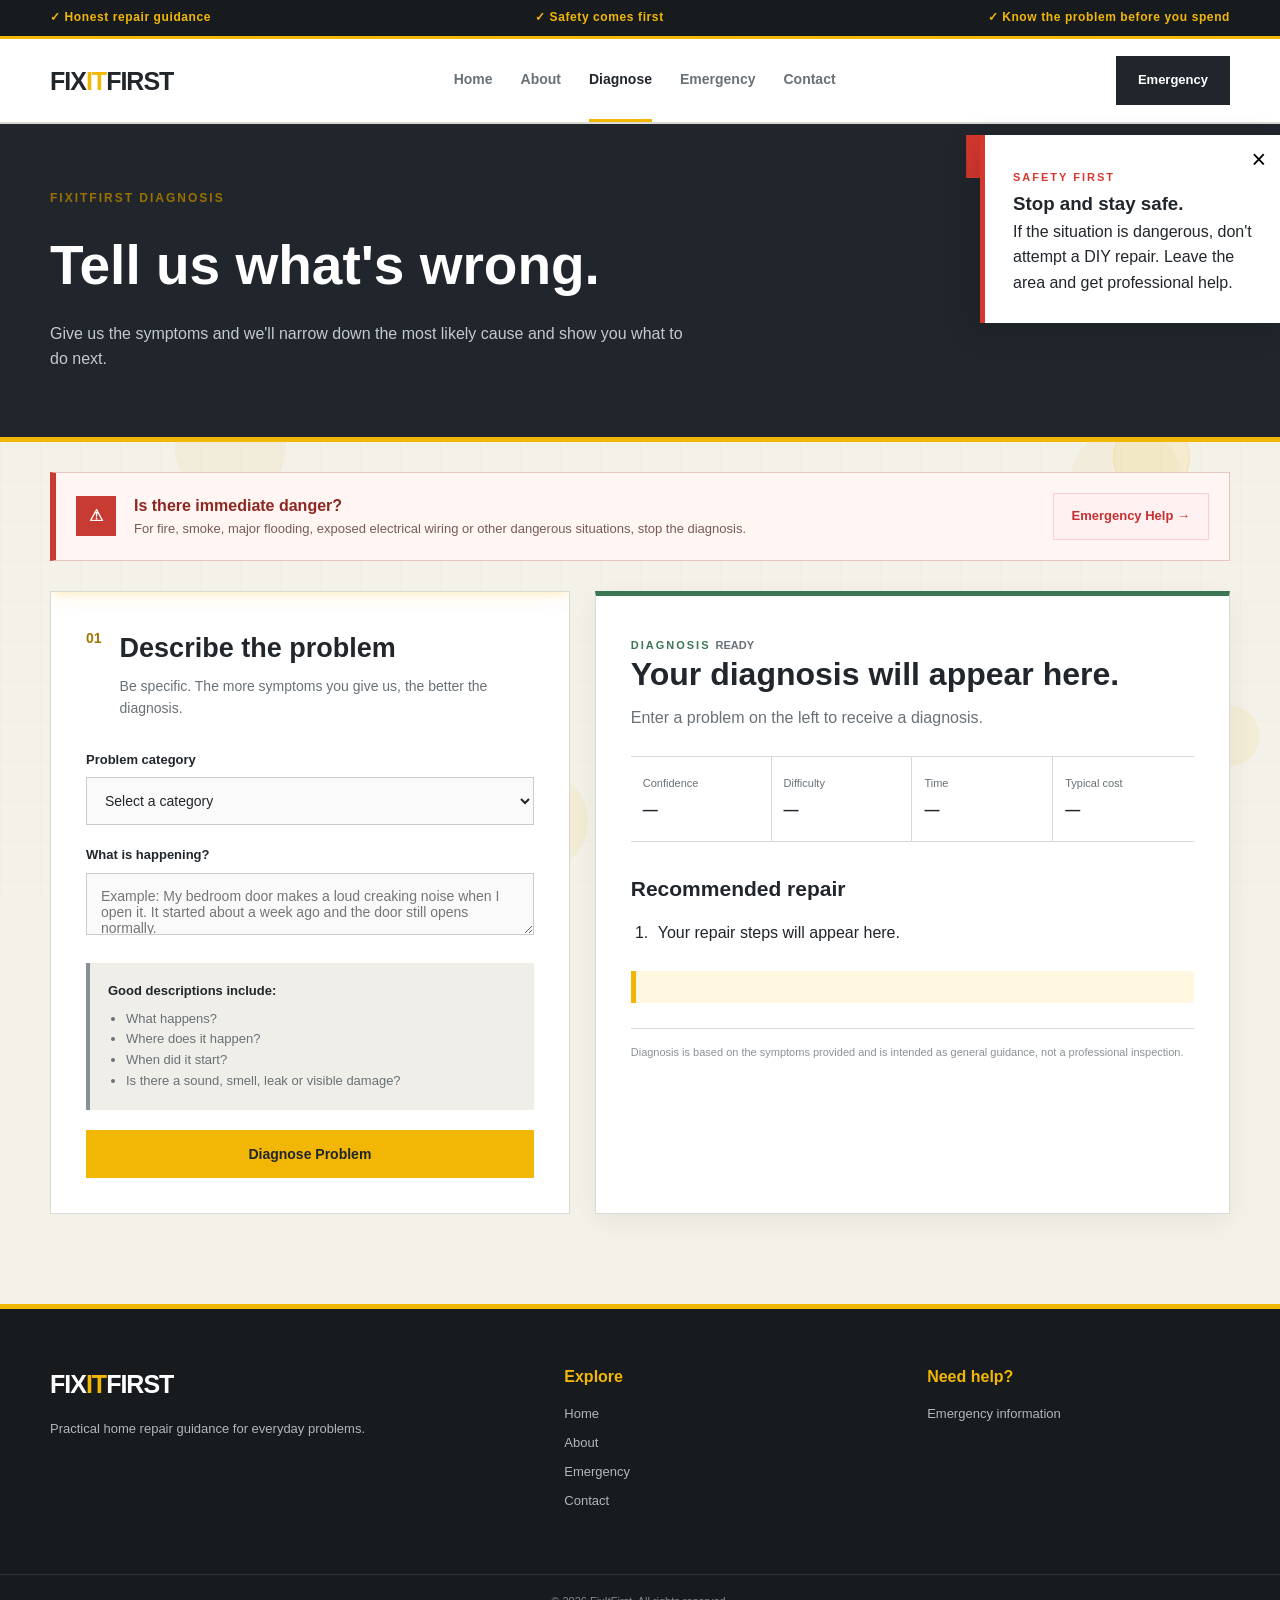
==== Diagnosis.html @ e2e4d922 "Add files via upload" ====
<!DOCTYPE html>
<html lang="en">

<head>

    <meta charset="UTF-8">
    <meta name="viewport" content="width=device-width, initial-scale=1.0">

    <title>FixItFirst | Diagnose a Problem</title>

    <link rel="stylesheet" href="style.css">
    <script src="script.js" defer></script>

</head>


<body class="diagnosis-page">



<header class="site-header">

    <div class="top-strip">

        <div class="container top-strip-inner">

            <span>✓ Honest repair guidance</span>
            <span>✓ Safety comes first</span>
            <span>✓ Know the problem before you spend</span>

        </div>

    </div>


    <nav class="navbar container">

        <a href="index.html" class="logo">
            FIX<span>IT</span>FIRST
        </a>


        <div class="nav-links">

            <a href="index.html">
                Home
            </a>

            <a href="about.html">
                About
            </a>

            <a href="diagnosis.html" class="active">
                Diagnose
            </a>

            <a href="emergency.html">
                Emergency
            </a>

            <a href="contact.html">
                Contact
            </a>

        </div>


        <a href="emergency.html" class="nav-button emergency-nav">
            Emergency
        </a>

    </nav>

</header>


<main>


<section class="diagnosis-header">

    <div class="container">

        <p class="section-label">
            FIXITFIRST DIAGNOSIS
        </p>

        <h1>
            Tell us what's wrong.
        </h1>

        <p>
            Give us the symptoms and we'll narrow down the most
            likely cause and show you what to do next.
        </p>

    </div>

</section>


<!-- EMERGENCY NOTICE -->

<section class="container">

    <div class="emergency-alert">

        <div class="emergency-alert-icon">
            ⚠
        </div>

        <div>

            <strong>
                Is there immediate danger?
            </strong>

            <p>
                For fire, smoke, major flooding, exposed electrical
                wiring or other dangerous situations, stop the diagnosis.
            </p>

        </div>

        <a
            href="emergency.html"
            class="emergency-button">

            Emergency Help →

        </a>

    </div>

</section>


<!-- DIAGNOSIS FORM -->

<section class="diagnosis-layout container">


    <div class="diagnosis-form-panel">

        <div class="form-heading">

            <span class="form-number">
                01
            </span>

            <div>

                <h2>
                    Describe the problem
                </h2>

                <p>
                    Be specific. The more symptoms you give us,
                    the better the diagnosis.
                </p>

            </div>

        </div>


        <form id="diagnosisForm">


            <label for="category">
                Problem category
            </label>


            <select id="category" required>

                <option value="">
                    Select a category
                </option>

                <option value="doors">
                    Doors & Windows
                </option>

                <option value="plumbing">
                    Plumbing
                </option>

                <option value="electrical">
                    Electrical
                </option>

                <option value="appliance">
                    Appliances
                </option>

                <option value="home">
                    Home / Building
                </option>

            </select>


            <label for="problem">
                What is happening?
            </label>


            <textarea
                id="problem"
                required
                placeholder="Example: My bedroom door makes a loud creaking noise when I open it. It started about a week ago and the door still opens normally."></textarea>


            <div class="example-box">

                <strong>
                    Good descriptions include:
                </strong>

                <ul>

                    <li>
                        What happens?
                    </li>

                    <li>
                        Where does it happen?
                    </li>

                    <li>
                        When did it start?
                    </li>

                    <li>
                        Is there a sound, smell, leak or visible damage?
                    </li>

                </ul>

            </div>


            <button
                type="submit"
                class="diagnose-button">

                Diagnose Problem

            </button>

        </form>

    </div>


    <!-- RESULT -->

    <div
        id="diagnosisResult"
        class="result-panel">


        <div class="result-top">

            <span class="result-label">
                DIAGNOSIS
            </span>

            <span
                id="resultStatus"
                class="result-status">

                READY

            </span>

        </div>


        <h2 id="resultTitle">
            Your diagnosis will appear here.
        </h2>


        <p id="resultDescription">
            Enter a problem on the left to receive a diagnosis.
        </p>


        <div class="diagnosis-stats">


            <div>
                <span>Confidence</span>
                <strong id="confidence">—</strong>
            </div>


            <div>
                <span>Difficulty</span>
                <strong id="difficulty">—</strong>
            </div>


            <div>
                <span>Time</span>
                <strong id="repairTime">—</strong>
            </div>


            <div>
                <span>Typical cost</span>
                <strong id="cost">—</strong>
            </div>


        </div>


        <div class="repair-section">

            <h3>
                Recommended repair
            </h3>

            <ol id="fixSteps">

                <li>
                    Your repair steps will appear here.
                </li>

            </ol>

        </div>


        <div
            id="safetyWarning"
            class="result-safety">

        </div>


        <div class="result-disclaimer">

            Diagnosis is based on the symptoms provided and is
            intended as general guidance, not a professional inspection.

        </div>


    </div>

</section>


</main>


<footer>

    <div class="container footer-grid">

        <div>

            <div class="logo footer-logo">
                FIX<span>IT</span>FIRST
            </div>

            <p>
                Practical home repair guidance for everyday problems.
            </p>

        </div>


        <div>

            <h4>Explore</h4>

            <a href="index.html">Home</a>
            <a href="about.html">About</a>
            <a href="emergency.html">Emergency</a>
            <a href="contact.html">Contact</a>

        </div>


        <div>

            <h4>Need help?</h4>

            <a href="emergency.html">
                Emergency information
            </a>

        </div>

    </div>


    <div class="footer-bottom">
        © 2026 FixItFirst. All rights reserved.
    </div>

</footer>
<div class="emergency-tab" id="emergencyTab">
    <button class="emergency-tab-button" onclick="toggleEmergency()">
        <span>🚨</span>
        <span>EMERGENCY</span>
    </button>

    <div class="emergencyncontent">
        <button class="emergency-close" onclick="toggleEmergency()">×</button>

        <span class="emergency-small">SAFETY FIRST</span>

        <h3>Stop and stay safe.</h3>

        <p>
            If the situation is dangerous, don't attempt a DIY repair.
            Leave the area and get professional help.
        </p>
    </div>
</div>


</body>
</html>
---- style.css ----
/* =========================================================
   FIXITFIRST — HANDY TOOL / WORKSHOP THEME
========================================================= */

* {
    margin: 0;
    padding: 0;
    box-sizing: border-box;
}

:root {
    --navy: #20262b;
    --navy-light: #30383e;
    --orange: #f2b705;
    --orange-dark: #d99600;
    --cream: #f4f1e8;
    --white: #ffffff;
    --gray: #687177;
    --light-gray: #d9d9d5;
    --green: #3d7655;
    --red: #c83b32;
    --border: #d9d9d5;
    --dark: #20262b;
    --muted: #687177;
    --steel: #879097;
    --steel-dark: #4d565c;
    --workshop-black: #171b1e;
    --wood: #b8793c;
}


/* =========================================================
   BASE
========================================================= */

html {
    scroll-behavior: smooth;
}

body {
    font-family: Arial, Helvetica, sans-serif;
    color: var(--navy);
    background: var(--cream);
    line-height: 1.6;
    position: relative;
    overflow-x: hidden;
}

img {
    max-width: 100%;
    display: block;
}

a {
    text-decoration: none;
    color: inherit;
}

button,
input,
textarea,
select {
    font-family: inherit;
}

.container {
    width: min(1180px, calc(100% - 40px));
    margin: auto;
}


/* =========================================================
   TOP STRIP — TOOLBOX BLACK
========================================================= */

.top-strip {
    background: var(--workshop-black);
    color: var(--orange);
    font-size: 12px;
    font-weight: 800;
    letter-spacing: .6px;
    border-bottom: 3px solid var(--orange);
}

.top-strip-inner {
    min-height: 36px;
    display: flex;
    align-items: center;
    justify-content: space-between;
    gap: 20px;
}


/* =========================================================
   NAVIGATION
========================================================= */

.site-header {
    background: var(--white);
    border-bottom: 2px solid var(--light-gray);
}

.navbar {
    min-height: 78px;
    display: flex;
    align-items: center;
    justify-content: space-between;
    gap: 30px;
}

.logo {
    font-size: 25px;
    font-weight: 900;
    letter-spacing: -1px;
    color: var(--navy);
    white-space: nowrap;
}

.logo span {
    color: var(--orange);
}

.nav-links {
    display: flex;
    align-items: center;
    gap: 28px;
}

.nav-links a {
    font-size: 14px;
    font-weight: 800;
    color: var(--gray);
    padding: 29px 0;
    border-bottom: 3px solid transparent;
    transition: .2s;
}

.nav-links a:hover,
.nav-links a.active {
    color: var(--navy);
    border-bottom-color: var(--orange);
}

.nav-button {
    background: var(--navy);
    color: white;
    padding: 12px 20px;
    font-size: 13px;
    font-weight: 900;
    border: 2px solid var(--navy);
    transition: .2s;
}

.nav-button:hover {
    background: var(--orange);
    color: var(--navy);
    border-color: var(--orange);
}


/* =========================================================
   BUTTONS
========================================================= */

.button {
    display: inline-block;
    padding: 15px 23px;
    font-size: 14px;
    font-weight: 900;
    border: 2px solid transparent;
    transition: .2s;
}

.button-orange {
    background: var(--orange);
    color: var(--navy);
    border-color: var(--orange);
}

.button-orange:hover {
    background: var(--orange-dark);
    border-color: var(--orange-dark);
}

.button-outline {
    border-color: var(--navy);
    color: var(--navy);
    background: transparent;
}

.button-outline:hover {
    background: var(--navy);
    color: white;
}


/* =========================================================
   LABELS
========================================================= */

.section-label {
    color: #9a7100;
    font-size: 12px;
    font-weight: 900;
    letter-spacing: 2px;
    margin-bottom: 12px;
}


/* =========================================================
   HERO
========================================================= */

.hero {
    max-width: 1280px;
    width: calc(100% - 40px);
    margin: 55px auto 80px;
    display: grid;
    grid-template-columns: 1.05fr .95fr;
    gap: 70px;
    align-items: center;

    position: relative;
    overflow: visible;
    z-index: 1;
}

.hero-image {
    position: relative;
    height: 570px;
    overflow: hidden;
    background: var(--steel-dark);
    border: 8px solid var(--navy);
    box-shadow:
        12px 12px 0 var(--orange);
}

.hero-image img {
    width: 100%;
    height: 100%;
    border-radius: 0;
    object-fit: cover;
    transition: transform .5s ease;
}

.hero-image:hover img {
    transform: scale(1.02);
}

.hero-badge {
    position: absolute;
    bottom: 25px;
    left: 25px;
    background: var(--orange);
    color: var(--navy);
    padding: 18px 22px;
    min-width: 230px;
    border-left: 6px solid var(--navy);
    margin-bottom: 22.5px;
}

.hero-badge strong {
    display: block;
    font-size: 14px;
}

.hero-badge span {
    display: block;
    font-size: 12px;
    margin-top: 3px;
}

.hero-content {
    position: relative;
}

.hero-content h1 {
    position: relative;
    font-size: clamp(42px, 5vw, 68px);
    line-height: 1.02;
    letter-spacing: -2px;
    margin-bottom: 25px;
}

.hero-content h1 strong {
    display: block;
    color: #b78300;
}

.hero-description {
    max-width: 590px;
    color: var(--gray);
    font-size: 17px;
    margin-bottom: 30px;
}

.hero-buttons {
    display: flex;
    gap: 12px;
    margin-bottom: 40px;
}

.trust-row {
    display: flex;
    position: relative;
    border-top: 2px solid #d2d2cd;
    padding-top: 22px;
    gap: 40px;
}

.trust-row div {
    display: flex;
    flex-direction: column;
}

.trust-row strong {
    color: #a37600;
    font-size: 13px;
}

.trust-row span {
    color: var(--gray);
    font-size: 13px;
}


/* =========================================================
   SERVICES — TOOL CARDS
========================================================= */

.services-section {
    background: var(--white);
    padding: 90px 0;
    border-top: 1px solid var(--light-gray);
}

.section-heading {
    display: flex;
    justify-content: space-between;
    gap: 50px;
    align-items: end;
    margin-bottom: 40px;
}

.section-heading h2,
.why-section h2,
.about-copy h2,
.process-section h2,
.contact-info h2 {
    font-size: 40px;
    line-height: 1.1;
    letter-spacing: -1px;
}

.section-heading > p {
    max-width: 430px;
    color: var(--gray);
}

.service-grid {
    display: grid;
    grid-template-columns: repeat(3, 1fr);
    gap: 20px;
}

.service-card {
    background: var(--cream);
    overflow: visible;
    border: 1px solid var(--light-gray);
    border-bottom: 5px solid var(--orange);
    transition: .25s;
}

.service-card:hover {
    transform: translateY(-5px);
    box-shadow:
        0 15px 35px rgba(32, 38, 43, .16);
}

.service-card img {
    width: 100%;
    height: 230px;
    object-fit: cover;
    filter: saturate(.9);
    transition: transform .4s ease;
}

.service-card:hover img {
    transform: scale(1.04);
}

.service-card-content {
    padding: 24px;
}

.service-card-content > span {
    color: #a37600;
    font-size: 12px;
    font-weight: 900;
}

.service-card h3 {
    font-size: 25px;
    margin: 8px 0;
}

.service-card p {
    color: var(--gray);
    font-size: 14px;
}


/* =========================================================
   WHY SECTION
========================================================= */

.why-section {
    padding: 100px 0;
    background:
        linear-gradient(
            135deg,
            #f4f1e8 0%,
            #ebe8df 100%
        );
}

.why-grid {
    display: grid;
    grid-template-columns: 1fr 1fr;
    gap: 100px;
    align-items: center;
}

.large-text {
    color: var(--gray);
    font-size: 17px;
    margin: 25px 0;
    max-width: 550px;
}

.text-link {
    color: #9a7100;
    font-weight: 900;
}

.text-link:hover {
    text-decoration: underline;
}

.check-list {
    background: var(--navy);
    color: white;
    padding: 35px;
    border-left: 6px solid var(--orange);
    box-shadow: 8px 8px 0 rgba(32, 38, 43, .12);
}

.check-item {
    display: flex;
    gap: 18px;
    padding: 20px 0;
    border-bottom: 1px solid rgba(255,255,255,.15);
}

.check-item:last-child {
    border-bottom: none;
}

.check-item > span {
    width: 28px;
    height: 28px;
    flex-shrink: 0;
    background: var(--orange);
    color: var(--navy);
    display: grid;
    place-items: center;
    font-weight: 900;
}

.check-item strong {
    font-size: 16px;
}

.check-item p {
    color: #c3c9cc;
    font-size: 13px;
    margin-top: 3px;
}


/* =========================================================
   TESTIMONIAL
========================================================= */

.testimonial-section {
    background: var(--navy);
    color: white;
    padding: 90px 0;
    border-top: 5px solid var(--orange);
}

.testimonial-section .section-label {
    color: var(--orange);
}

.testimonial-section blockquote {
    max-width: 900px;
    font-size: 32px;
    line-height: 1.3;
    font-weight: 700;
}

.testimonial-name {
    margin-top: 20px;
    font-size: 14px;
    color: #c3c9cc;
}


/* =========================================================
   PAGE BANNER
========================================================= */

.page-banner {
    background:
        linear-gradient(
            135deg,
            var(--navy),
            var(--workshop-black)
        );
    color: white;
    padding: 85px 0;
    border-bottom: 6px solid var(--orange);
}

.page-banner h1 {
    font-size: clamp(42px, 5vw, 65px);
    line-height: 1.05;
    max-width: 800px;
    margin-bottom: 20px;
}

.page-banner h1 strong {
    display: block;
    color: var(--orange);
}

.page-banner p:last-child {
    color: #c3c9cc;
    max-width: 650px;
    font-size: 17px;
}


/* =========================================================
   ABOUT
========================================================= */

.about-intro {
    background: white;
    padding: 90px 0;
}

.two-column {
    display: grid;
    grid-template-columns: 1fr 1fr;
    gap: 80px;
    align-items: center;
}

.about-photo {
    width: 100%;
    height: 480px;
    object-fit: cover;
    border: 7px solid var(--navy);
    box-shadow: 12px 12px 0 var(--orange);
}

.about-copy p:not(.section-label) {
    color: var(--gray);
    margin-top: 20px;
}

.process-section {
    padding: 90px 0;
    background: var(--cream);
}

.centered {
    display: block;
    text-align: center;
}

.process-grid {
    display: grid;
    grid-template-columns: repeat(3, 1fr);
    gap: 20px;
}

.process-card {
    background: white;
    padding: 35px;
    border-top: 5px solid var(--orange);
    border-left: 1px solid var(--light-gray);
    border-right: 1px solid var(--light-gray);
    border-bottom: 1px solid var(--light-gray);
}

.process-card > span {
    color: #9a7100;
    font-weight: 900;
}

.process-card h3 {
    font-size: 22px;
    margin: 12px 0;
}

.process-card p {
    color: var(--gray);
}


/* =========================================================
   DIAGNOSIS
========================================================= */

.diagnosis-header {
    background: var(--navy);
    color: white;
    padding: 65px 0;
    border-bottom: 5px solid var(--orange);
}

.diagnosis-header h1 {
    font-size: 55px;
    margin-bottom: 12px;
}

.diagnosis-header p:last-child {
    color: #c3c9cc;
    max-width: 650px;
}

.emergency-alert {
    margin: 30px 0;
    background: #fff5f2;
    border: 1px solid #e6c5bf;
    border-left: 6px solid var(--red);
    padding: 20px;
    display: flex;
    align-items: center;
    gap: 18px;
}

.emergency-alert-icon {
    background: var(--red);
    color: white;
    width: 40px;
    height: 40px;
    display: grid;
    place-items: center;
    font-weight: 900;
    flex-shrink: 0;
}

.emergency-alert strong {
    display: block;
    color: #8d2721;
}

.emergency-alert p {
    color: #765c59;
    font-size: 13px;
}

.emergency-button {
    margin-left: auto;
    background: #fff1f2;
    color: #c53030;
    border: 1px solid #fecdd3;
    padding: 12px 18px;
    font-size: 13px;
    font-weight: 900;
    white-space: nowrap;
    transition: .2s;
}

.emergency-button:hover {
    background: #fee2e2;
}


/* =========================================================
   DIAGNOSIS PANELS
========================================================= */

.diagnosis-form-panel,
.result-panel {
    background: white;
    padding: 35px;
    border: 1px solid var(--light-gray);
}

.result-panel {
    border-top: 5px solid var(--green);
    box-shadow: 0 8px 25px rgba(32,38,43,.06);
}

.diagnosis-layout {
    display: grid;
    grid-template-columns: .9fr 1.1fr;
    gap: 25px;
    padding-bottom: 90px;
}

.form-heading {
    display: flex;
    gap: 18px;
    margin-bottom: 30px;
}

.form-number {
    color: #a37600;
    font-weight: 900;
    font-size: 14px;
}

.form-heading h2 {
    font-size: 27px;
    margin-bottom: 5px;
}

.form-heading p {
    color: var(--gray);
    font-size: 14px;
}

.diagnosis-form-panel label,
.contact-form label {
    display: block;
    font-size: 13px;
    font-weight: 800;
    margin: 20px 0 7px;
}

select,
textarea,
input {
    width: 100%;
    border: 1px solid #c8cdca;
    background: #fafafa;
    padding: 14px;
    font-family: inherit;
    font-size: 14px;
    color: var(--navy);
}

select:focus,
textarea:focus,
input:focus {
    outline: 3px solid rgba(242,183,5,.25);
    border-color: var(--orange);
}

.example-box {
    background: #efeee8;
    padding: 18px;
    margin: 20px 0;
    font-size: 13px;
    border-left: 4px solid var(--steel);
}

.example-box ul {
    padding-left: 18px;
    margin-top: 7px;
    color: var(--gray);
}

.diagnose-button {
    width: 100%;
    background: var(--orange);
    color: var(--navy);
    border: none;
    padding: 16px;
    font-size: 14px;
    font-weight: 900;
    cursor: pointer;
    transition: .2s;
}

.diagnose-button:hover {
    background: var(--orange-dark);
}


/* =========================================================
   RESULT
========================================================= */

.result-label {
    color: var(--green);
    font-size: 11px;
    font-weight: 900;
    letter-spacing: 2px;
}

.result-status {
    font-size: 11px;
    font-weight: 900;
    color: var(--gray);
}

.result-panel h2 {
    font-size: 32px;
    line-height: 1.15;
    margin-bottom: 12px;
}

#resultDescription {
    color: var(--gray);
    margin-bottom: 25px;
}

.diagnosis-stats {
    display: grid;
    grid-template-columns: repeat(4, 1fr);
    border-top: 1px solid var(--light-gray);
    border-bottom: 1px solid var(--light-gray);
    margin-bottom: 30px;
}

.diagnosis-stats div {
    padding: 18px 12px;
    border-right: 1px solid var(--light-gray);
}

.diagnosis-stats div:last-child {
    border-right: none;
}

.diagnosis-stats span {
    display: block;
    font-size: 11px;
    color: var(--gray);
    margin-bottom: 5px;
}

.diagnosis-stats strong {
    font-size: 15px;
}

.repair-section h3 {
    font-size: 21px;
    margin-bottom: 15px;
}

.repair-section ol {
    padding-left: 22px;
}

.repair-section li {
    margin-bottom: 12px;
    padding-left: 5px;
}

.result-safety {
    margin-top: 25px;
    padding: 16px;
    background: #fff7e0;
    border-left: 5px solid var(--orange);
    color: #735a1a;
    font-size: 13px;
}

.result-disclaimer {
    margin-top: 25px;
    padding-top: 15px;
    border-top: 1px solid var(--light-gray);
    color: #8a9295;
    font-size: 11px;
}


/* =========================================================
   HOME DIAGNOSIS
========================================================= */

.home-diagnosis {
    background: white;
    border: 1px solid var(--border);
    border-radius: 8px;
    padding: 20px;
    max-width: 650px;
    box-shadow:
        0 12px 35px rgba(32, 38, 43, 0.08);
}

.input-header {
    display: flex;
    justify-content: space-between;
    align-items: center;
    margin-bottom: 12px;
}

.input-header strong {
    color: var(--dark);
    font-size: 15px;
}

.input-header span {
    color: var(--muted);
    font-size: 12px;
}

.home-diagnosis textarea {
    min-height: 100px;
    margin-bottom: 12px;
}


/* =========================================================
   EMERGENCY PAGE
========================================================= */

.emergency-hero {
    background: var(--red);
    color: white;
    padding: 75px 0;
    border-bottom: 6px solid #9d2721;
}

.emergency-symbol {
    width: 60px;
    height: 60px;
    border: 3px solid white;
    display: grid;
    place-items: center;
    font-size: 30px;
    font-weight: 900;
    margin-bottom: 20px;
}

.emergency-hero .section-label {
    color: white;
}

.emergency-hero h1 {
    font-size: 55px;
    line-height: 1.05;
    max-width: 800px;
}

.emergency-hero p:last-child {
    margin-top: 18px;
    color: #ffe4e1;
}

.emergency-content {
    padding-top: 60px;
    padding-bottom: 60px;
}

.danger-card {
    display: grid;
    grid-template-columns: 80px 1fr;
    background: white;
    margin-bottom: 15px;
    padding: 28px;
    border-left: 5px solid var(--red);
    border-bottom: 1px solid var(--light-gray);
}

.danger-number {
    color: var(--red);
    font-size: 14px;
    font-weight: 900;
}

.danger-card h2 {
    margin-bottom: 7px;
}

.danger-card p {
    color: var(--gray);
}

.emergency-footer-section {
    background: var(--navy);
    color: white;
    padding: 75px 0;
    border-top: 5px solid var(--orange);
}

.emergency-footer-section h2 {
    font-size: 35px;
}

.emergency-footer-section p {
    color: #b9c3c8;
    max-width: 650px;
    margin: 15px 0 25px;
}


/* =========================================================
   CONTACT
========================================================= */

.contact-layout {
    padding-top: 80px;
    padding-bottom: 90px;
    display: grid;
    grid-template-columns: 1fr 1fr;
    gap: 80px;
}

.contact-info > p:not(.section-label) {
    color: var(--gray);
    margin: 20px 0 35px;
}

.contact-detail {
    display: flex;
    gap: 18px;
    padding: 18px 0;
    border-top: 1px solid var(--light-gray);
}

.contact-detail > span {
    color: #a37600;
    font-weight: 900;
}

.contact-detail strong {
    font-size: 15px;
}

.contact-detail p {
    color: var(--gray);
    font-size: 13px;
}

.contact-form-container {
    background: white;
    padding: 35px;
    border-top: 5px solid var(--orange);
    box-shadow: 0 10px 30px rgba(32,38,43,.07);
}

.contact-success {
    margin-top: 15px;
    color: var(--green);
    font-weight: 800;
}


/* =========================================================
   SAFETY SECTION
========================================================= */

.safety-home {
    margin: 80px 8%;
    padding: 40px;
    background: #fff7e6;
    border: 1px solid #ecd59c;
    border-radius: 8px;
    display: grid;
    grid-template-columns: auto 1fr auto;
    align-items: center;
    gap: 25px;
    position: relative;
    overflow: hidden;
}

.safety-icon {
    width: 65px;
    height: 65px;
    display: grid;
    place-items: center;
    border-radius: 8px;
    background: var(--orange);
    color: var(--navy);
    font-size: 30px;
}

.safety-home h2 {
    color: #6f5300;
    margin: 5px 0;
}

.safety-home p {
    color: #866d27;
    font-size: 13px;
    max-width: 650px;
}


/* =========================================================
   STEP ICONS
========================================================= */

.step-icon {
    width: 55px;
    height: 55px;
    margin: 10px auto;
    display: grid;
    place-items: center;
    background: #e5e9eb;
    color: var(--navy);
    border-radius: 8px;
    font-size: 25px;
    border-bottom: 4px solid var(--orange);
}


/* =========================================================
   FOOTER
========================================================= */

footer {
    background: var(--workshop-black);
    color: white;
    border-top: 5px solid var(--orange);
}

.footer-grid {
    padding: 55px 0;
    display: grid;
    grid-template-columns: 1.5fr 1fr 1fr;
    gap: 60px;
}

.footer-logo {
    color: white;
    margin-bottom: 15px;
}

.footer-grid p {
    color: #aeb7bb;
    font-size: 13px;
    max-width: 330px;
}

.footer-grid h4 {
    margin-bottom: 15px;
    color: var(--orange);
}

.footer-grid a {
    display: block;
    color: #aeb7bb;
    font-size: 13px;
    margin-bottom: 8px;
    transition: .2s;
}

.footer-grid a:hover {
    color: var(--orange);
}

.footer-bottom {
    border-top: 1px solid rgba(255,255,255,.1);
    text-align: center;
    padding: 18px;
    color: #7e898e;
    font-size: 11px;
}


/* =========================================================
   BLUEPRINT GRID
========================================================= */

body::before {
    content: "";

    position: fixed;

    inset: 0;

    pointer-events: none;

    z-index: 0;

    opacity: .12;

    background-image:
        linear-gradient(
            rgba(20, 35, 47, .10) 1px,
            transparent 1px
        ),
        linear-gradient(
            90deg,
            rgba(20, 35, 47, .10) 1px,
            transparent 1px
        );

    background-size: 40px 40px;
}


/* Keep actual website above grid */

.site-header,
main,
footer {
    position: relative;
    z-index: 1;
}


/* =========================================================
   MOVING WORKSHOP LINE
========================================================= */

body::after {
    content: "";

    position: fixed;

    left: 0;

    top: 36px;

    width: 100%;

    height: 1px;

    pointer-events: none;

    z-index: 2;

    opacity: .22;

    background:
        repeating-linear-gradient(
            90deg,
            transparent 0,
            transparent 18px,
            var(--orange) 18px,
            var(--orange) 38px,
            transparent 38px,
            transparent 60px
        );

    animation: workshopLineMove 8s linear infinite;
}

@keyframes workshopLineMove {

    from {
        background-position: 0 0;
    }

    to {
        background-position: 160px 0;
    }
}


/* =========================================================
   FULL PAGE RULER
========================================================= */

.hero::before {
    content:
        "100\A 90\A 80\A 70\A 60\A 50\A 40\A 30\A 20\A 10\A 0";

    white-space: pre;

    position: fixed;

    left: 8px;
    top: 0;

    width: 35px;
    height: 100vh;

    color: #F4C542;

    font-size: 9px;
    font-weight: 700;

    line-height: 9.09vh;
    text-align: right;

    padding-right: 8px;

    background: none;

    border-right: 3px solid #F4C542;

    opacity: 1;

    pointer-events: none;

    z-index: 50;
}


/* Ruler measurement marks */

.hero::after {
    content: "";

    position: fixed;

    left: 43px;
    top: 0;

    width: 10px;
    height: 100vh;

    pointer-events: none;

    z-index: 51;

    background:
        repeating-linear-gradient(
            to bottom,
            #F4C542,
            #F4C542 2px,
            transparent 2px,
            transparent 9.09vh
        );

    opacity: 1;
}


/* =========================================================
   HOME PAGE RULER
========================================================= */

.home-page .top-strip::before {
    content:
        "100\A 90\A 80\A 70\A 60\A 50\A 40\A 30\A 20\A 10\A 0";

    white-space: pre;

    position: fixed;

    left: 8px;
    top: 0;

    width: 35px;
    height: 100vh;

    color: #F4C542;

    font-size: 9px;
    font-weight: 700;

    line-height: 9.09vh;

    text-align: right;

    padding-right: 8px;

    background: none;

    border-right: 3px solid #F4C542;

    opacity: 1;

    pointer-events: none;

    z-index: 9999;
}


.home-page .top-strip::after {
    content: "";

    position: fixed;

    left: 43px;
    top: 0;

    width: 10px;
    height: 100vh;

    background:
        repeating-linear-gradient(
            to bottom,
            #F4C542 0,
            #F4C542 2px,
            transparent 2px,
            transparent 9.09vh
        );

    opacity: 1;

    pointer-events: none;

    z-index: 9999;
}


/* =========================================================
   GEAR
========================================================= */

.hero-content h1::after {
    content: "⚙";

    position: absolute;

    right: -200px;
    top: -5px;

    color: var(--orange);

    font-size: 55px;

    opacity: .40;

    animation: gearSpin 12s linear infinite;
}

@keyframes gearSpin {

    from {
        transform: rotate(0deg);
    }

    to {
        transform: rotate(360deg);
    }
}


/* =========================================================
   DIAGNOSIS BUTTON — TOOL STYLE
========================================================= */

.hero-buttons .button-orange {
    position: relative;
    overflow: hidden;
}

.hero-buttons .button-orange::after {
    content: "";

    position: absolute;

    top: 0;
    left: -100%;

    width: 70%;
    height: 100%;

    background: rgba(255,255,255,.25);

    transform: skewX(-20deg);

    animation: buttonSweep 4s ease-in-out infinite;
}

@keyframes buttonSweep {

    0% {
        left: -100%;
    }

    35% {
        left: 130%;
    }

    100% {
        left: 130%;
    }
}


/* =========================================================
   LITTLE TECHNICAL MARKS
========================================================= */

.hero-content h1::before {
    content: "01";

    position: absolute;

    left: -42px;
    top: 8px;

    color: var(--orange);

    font-size: 9px;

    font-weight: 900;

    letter-spacing: 1px;

    opacity: .7;
}


/* =========================================================
   TRUST ROW — WORKSHOP STYLE
========================================================= */

.trust-row::before {
    content: "FIELD CHECK";

    position: absolute;

    right: 0;
    top: -25px;

    color: var(--orange);

    font-size: 8px;

    font-weight: 900;

    letter-spacing: 2px;
}


/* =========================================================
   SAFETY CARD — WARNING STRIPE
========================================================= */

.safety-home::before {
    content: "";

    position: absolute;

    left: 0;
    top: 0;
    bottom: 0;

    width: 7px;

    background:
        repeating-linear-gradient(
            -45deg,
            var(--orange) 0,
            var(--orange) 8px,
            var(--navy) 8px,
            var(--navy) 16px
        );
}


/* =========================================================
   SUBTLE SCROLLING DOTS
========================================================= */

.services-section,
.why-section,
.testimonial-section {
    position: relative;
    z-index: 1;
}

.services-section::after {
    content: "• • • • • • • • • • • •";

    position: absolute;

    right: 25px;
    top: 50px;

    color: var(--orange);

    font-size: 10px;

    letter-spacing: 8px;

    opacity: .25;

    animation: dotsMove 4s linear infinite;
}

@keyframes dotsMove {

    from {
        transform: translateX(0);
    }

    to {
        transform: translateX(-30px);
    }
}


/* =========================================================
   GOLD TEXTURE — HERO AREA
========================================================= */

main {
    position: relative;
}

main::before {
    content: "";

    position: absolute;

    left: 0;
    right: 0;
    top: 0;

    height: 850px;

    pointer-events: none;

    z-index: 0;

    background:

        /* Around image */

        radial-gradient(
            circle at 7% 12%,
            rgba(242,183,5,.10) 0,
            rgba(242,183,5,.10) 35px,
            transparent 36px
        ),

        radial-gradient(
            circle at 18% 38%,
            rgba(218,169,47,.07) 0,
            rgba(218,169,47,.07) 55px,
            transparent 56px
        ),

        radial-gradient(
            circle at 8% 72%,
            rgba(242,183,5,.08) 0,
            rgba(242,183,5,.08) 28px,
            transparent 29px
        ),

        radial-gradient(
            circle at 38% 18%,
            rgba(218,169,47,.07) 0,
            rgba(218,169,47,.07) 42px,
            transparent 43px
        ),

        radial-gradient(
            circle at 42% 82%,
            rgba(242,183,5,.08) 0,
            rgba(242,183,5,.08) 50px,
            transparent 51px
        ),

        /* Around text */

        radial-gradient(
            circle at 55% 10%,
            rgba(242,183,5,.07) 0,
            rgba(242,183,5,.07) 30px,
            transparent 31px
        ),

        radial-gradient(
            circle at 72% 18%,
            rgba(218,169,47,.08) 0,
            rgba(218,169,47,.08) 48px,
            transparent 49px
        ),

        radial-gradient(
            circle at 94% 15%,
            rgba(242,183,5,.07) 0,
            rgba(242,183,5,.07) 35px,
            transparent 36px
        ),

        radial-gradient(
            circle at 88% 42%,
            rgba(218,169,47,.06) 0,
            rgba(218,169,47,.06) 55px,
            transparent 56px
        ),

        radial-gradient(
            circle at 96% 72%,
            rgba(242,183,5,.08) 0,
            rgba(242,183,5,.08) 30px,
            transparent 31px
        ),

        /* Bottom / empty areas */

        radial-gradient(
            circle at 12% 92%,
            rgba(218,169,47,.06) 0,
            rgba(218,169,47,.06) 45px,
            transparent 46px
        ),

        radial-gradient(
            circle at 35% 96%,
            rgba(242,183,5,.07) 0,
            rgba(242,183,5,.07) 30px,
            transparent 31px
        ),

        radial-gradient(
            circle at 58% 88%,
            rgba(218,169,47,.06) 0,
            rgba(218,169,47,.06) 42px,
            transparent 43px
        ),

        radial-gradient(
            circle at 78% 92%,
            rgba(242,183,5,.07) 0,
            rgba(242,183,5,.07) 50px,
            transparent 51px
        ),

        radial-gradient(
            circle at 92% 88%,
            rgba(218,169,47,.06) 0,
            rgba(218,169,47,.06) 25px,
            transparent 26px
        );
}


/* =========================================================
   TABLET
========================================================= */

@media (max-width: 900px) {

    .top-strip-inner {
        display: none;
    }

    .navbar {
        flex-wrap: wrap;
        padding: 18px 0;
    }

    .nav-links {
        order: 3;
        width: 100%;
        justify-content: center;
        gap: 15px;
    }

    .nav-links a {
        padding: 5px 0;
        font-size: 12px;
    }

    .nav-button {
        margin-left: auto;
    }

    .hero {
        grid-template-columns: 1fr;
    }

    .hero-image {
        height: 400px;
        order: 2;
    }

    .service-grid,
    .process-grid {
        grid-template-columns: 1fr;
    }

    .why-grid,
    .two-column,
    .contact-layout {
        grid-template-columns: 1fr;
        gap: 40px;
    }

    .diagnosis-layout {
        grid-template-columns: 1fr;
    }

    .diagnosis-stats {
        grid-template-columns: 1fr 1fr;
    }

    .diagnosis-stats div:nth-child(2) {
        border-right: none;
    }

    .diagnosis-stats div {
        border-bottom: 1px solid var(--light-gray);
    }

    .footer-grid {
        grid-template-columns: 1fr;
        gap: 30px;
    }

    .safety-home {
        grid-template-columns: 1fr;
        text-align: center;
    }

    .safety-icon {
        margin: auto;
    }

    .safety-home p {
        margin: auto;
    }

    .hero-content h1::after {
        display: none;
    }

    .hero-content h1::before {
        display: none;
    }
.emergency-hero-image {
    width: 300px;
    height: 250px;

    right: -60px;
    opacity: .35;
}




}


/* =========================================================
   MOBILE
========================================================= */

@media (max-width: 600px) 

{.emergency-hero-image {
    width: 220px;
    height: 180px;

    right: -70px;
    top: auto;
    bottom: -20px;

    opacity: .22;
}

.emergency-hero .container {
    z-index: 3;
}


    .container {
        width: min(100% - 28px, 1180px);
    }

    .navbar {
        gap: 15px;
    }

    .nav-links {
        gap: 10px;
    }

    .nav-links a {
        font-size: 11px;
    }

    .nav-button {
        display: none;
    }

    .hero {
        width: calc(100% - 28px);
        margin-top: 30px;
    }

    .hero-image {
        height: 300px;
        border-width: 5px;

        box-shadow:
            7px 7px 0 var(--orange);
    }

    .hero-content h1,
    .diagnosis-header h1,
    .emergency-hero h1 {
        font-size: 42px;
    }

    .hero-buttons {
        flex-direction: column;
    }

    .button {
        text-align: center;
        width: 100%;
    }

    .section-heading {
        display: block;
    }

    .section-heading h2,
    .why-section h2,
    .about-copy h2,
    .process-section h2,
    .contact-info h2 {
        font-size: 32px;
    }

    .trust-row {
        gap: 20px;
        justify-content: space-between;
    }

    .emergency-alert {
        flex-wrap: wrap;
    }

    .emergency-button {
        margin-left: 0;
        width: 100%;
        text-align: center;
    }

    .diagnosis-form-panel,
    .result-panel,
    .contact-form-container {
        padding: 23px;
    }

    .diagnosis-stats {
        grid-template-columns: 1fr;
    }

    .diagnosis-stats div {
        border-right: none;
    }

    .danger-card {
        grid-template-columns: 45px 1fr;
        padding: 22px;
    }

    .hero-badge {
        left: 15px;
        bottom: 15px;
        min-width: 0;
        padding: 14px 16px;
    }

    .testimonial-section blockquote {
        font-size: 25px;
    }

    .safety-home {
        margin: 50px 14px;
        padding: 28px 20px;
    }


    /* =====================================================
       HERO IMAGE SLIDESHOW
    ===================================================== */

    .hero-image {
        position: relative;
        overflow: hidden;
    }

    .hero-image img {
        width: 100%;
        height: 100%;
        object-fit: cover;

        transition:
            opacity 0.8s ease,
            transform 6s ease;
    }

    .hero-image img.fade-out {
        opacity: 0;
    }

    .hero-image img.zoom {
        transform: scale(1.05);
    }

    .hero-dots {
        position: absolute;

        bottom: 25px;
        right: 25px;

        display: flex;
        gap: 7px;

        background: rgba(20, 24, 27, 0.8);

        padding: 9px 12px;
    }

    .hero-dots span {
        width: 8px;
        height: 8px;

        border-radius: 50%;

        background: rgba(255,255,255,.5);

        transition: .3s;
    }

    .hero-dots span.active {
        background: var(--orange);
        transform: scale(1.25);
    }


    /* Hide decorative effects on small screens */

    body::before,
    body::after {
        display: none;
    }

    .hero::before,
    .hero::after {
        display: none;
    }

    .hero-content h1::after,
    .hero-content h1::before {
        display: none;
    }

    .services-section::after {
        display: none;
    }

    .trust-row::before {
        display: none;
    }
}
/* =========================================================
   CREATOR INFO
========================================================= */

.creator-section {
    display: block !important;
    visibility: visible !important;
    opacity: 1 !important;
}

.creator-section h4 {
    color: var(--orange) !important;
    margin-bottom: 15px;
}

.creator-section p {
    display: block !important;
    color: #aeb7bb !important;
    font-size: 13px;
    margin-bottom: 6px;
}

.creator-section h4:nth-of-type(2) {
    margin-top: 20px;
}
main > * {
    position: relative;
    z-index: 1;
}

main::before {
    z-index: 0;
    pointer-events: none;
}
main > * {
    position: relative;
    z-index: 1;
}

main::before {
    z-index: 0;
    pointer-events: none;
}
/* =========================================================
   ABOUT PAGE DECORATIVE CIRCLES
========================================================= */

.about-intro {
    position: relative;
    overflow: hidden;
}

.about-intro::before {
    content: "";

    position: absolute;

    inset: 0;

    pointer-events: none;

    z-index: 0;

    background:
        radial-gradient(
            circle at 8% 20%,
            rgba(242,183,5,.10) 0,
            rgba(242,183,5,.10) 45px,
            transparent 46px
        ),

        radial-gradient(
            circle at 28% 75%,
            rgba(218,169,47,.08) 0,
            rgba(218,169,47,.08) 55px,
            transparent 56px
        ),

        radial-gradient(
            circle at 55% 18%,
            rgba(242,183,5,.08) 0,
            rgba(242,183,5,.08) 35px,
            transparent 36px
        ),

        radial-gradient(
            circle at 78% 65%,
            rgba(218,169,47,.08) 0,
            rgba(218,169,47,.08) 50px,
            transparent 51px
        ),

        radial-gradient(
            circle at 94% 25%,
            rgba(242,183,5,.09) 0,
            rgba(242,183,5,.09) 30px,
            transparent 31px
        );
}

/* Keep About page content above the circles */

.about-intro > * {
    position: relative;
    z-index: 1;
}
/* =========================================================
   PAGE-SPECIFIC GIMMICKS & ANIMATIONS
========================================================= */


/* =========================================================
   IMPORTANT:
   KEEP DECORATIONS BEHIND ACTUAL CONTENT
========================================================= */

main > * {
    position: relative;
    z-index: 2;
}

.contact-layout,
.diagnosis-layout,
.about-intro,
.process-section,
.emergency-content {
    position: relative;
    z-index: 3;
}


/* =========================================================
   UNIVERSAL FLOATING TECHNICAL CIRCLES
   These stay BEHIND boxes and text.
========================================================= */

main::after {
    content: "";

    position: absolute;

    width: 75px;
    height: 75px;

    right: 7%;
    top: 25%;

    border-radius: 50%;

    background: rgba(242, 183, 5, .10);

    border: 1px solid rgba(242, 183, 5, .18);

    z-index: 0;

    pointer-events: none;

    animation: floatingCircle 7s ease-in-out infinite;
}


@keyframes floatingCircle {

    0% {
        transform: translate(0, 0) scale(1);
    }

    50% {
        transform: translate(-25px, 20px) scale(1.12);
    }

    100% {
        transform: translate(0, 0) scale(1);
    }

}


/* =========================================================
   HOME PAGE
   "WORKSHOP MACHINE" EFFECT
========================================================= */

.home-page .hero-image {
    animation: workshopFloat 6s ease-in-out infinite;
}


@keyframes workshopFloat {

    0%,
    100% {
        transform: translateY(0);
    }

    50% {
        transform: translateY(-7px);
    }

}


/* Animated orange border */

.home-page .hero-image::before {

    content: "";

    position: absolute;

    inset: 10px;

    border: 2px solid rgba(242,183,5,.6);

    pointer-events: none;

    z-index: 5;

    animation: borderPulse 3s ease-in-out infinite;

}


@keyframes borderPulse {

    0%,
    100% {
        opacity: .25;
    }

    50% {
        opacity: .9;
    }

}


/* Moving shine across hero image */

.home-page .hero-image::after {

    content: "";

    position: absolute;

    top: 0;
    left: -100%;

    width: 40%;
    height: 100%;

    background: linear-gradient(
        90deg,
        transparent,
        rgba(255,255,255,.18),
        transparent
    );

    transform: skewX(-20deg);

    pointer-events: none;

    animation: imageSweep 6s ease-in-out infinite;

}


@keyframes imageSweep {

    0% {
        left: -100%;
    }

    45% {
        left: 140%;
    }

    100% {
        left: 140%;
    }

}


/* =========================================================
   ABOUT PAGE
   "SCANNER" EFFECT
========================================================= */

.about-page .about-photo {
    position: relative;

    animation: aboutImageFloat 6s ease-in-out infinite;
}


@keyframes aboutImageFloat {

    0%,
    100% {
        transform: translateY(0);
    }

    50% {
        transform: translateY(-5px);
    }

}


/* Technical scanning line */

.about-page .about-photo {
    filter: saturate(.95);
}


.about-page .about-intro::before {

    content: "";

    position: absolute;

    left: 0;
    right: 0;

    top: 20%;

    height: 2px;

    background: var(--orange);

    opacity: .18;

    pointer-events: none;

    animation: aboutScan 5s linear infinite;

}


@keyframes aboutScan {

    0% {
        top: 5%;
    }

    50% {
        top: 90%;
    }

    100% {
        top: 5%;
    }

}


/* About process cards appear slightly mechanical */

.about-page .process-card {

    transition:
        transform .3s ease,
        box-shadow .3s ease;

}


.about-page .process-card:hover {

    transform:
        translateY(-10px)
        rotate(-1deg);

    box-shadow:
        8px 8px 0 var(--orange);

}


/* =========================================================
   DIAGNOSIS PAGE
   "DIAGNOSTIC SCANNER"
========================================================= */

.diagnosis-page .diagnosis-form-panel {

    position: relative;

    overflow: hidden;

}


/* Moving scan line */

.diagnosis-page .diagnosis-form-panel::after {

    content: "";

    position: absolute;

    left: 0;
    right: 0;

    top: -5px;

    height: 3px;

    background: var(--orange);

    box-shadow:
        0 0 12px var(--orange),
        0 0 25px rgba(242,183,5,.5);

    opacity: .8;

    pointer-events: none;

    animation: diagnosticScan 4s linear infinite;

}


@keyframes diagnosticScan {

    0% {
        top: -5px;
    }

    100% {
        top: 100%;
    }

}


/* Diagnosis result panel gets a heartbeat */

.diagnosis-page .result-panel {

    animation: diagnosisPulse 4s ease-in-out infinite;

}


@keyframes diagnosisPulse {

    0%,
    100% {
        box-shadow:
            0 8px 25px rgba(32,38,43,.06);
    }

    50% {
        box-shadow:
            0 8px 30px rgba(61,118,85,.16);
    }

}


/* Green READY indicator */

.diagnosis-page .result-label {

    animation: readyBlink 2s ease-in-out infinite;

}


@keyframes readyBlink {

    0%,
    100% {
        opacity: 1;
    }

    50% {
        opacity: .45;
    }

}


/* Diagnose button "machine" press */

.diagnosis-page .diagnose-button:hover {

    transform: translateY(-2px);

    box-shadow:
        0 5px 0 var(--orange-dark);

}


.diagnosis-page .diagnose-button:active {

    transform: translateY(2px);

    box-shadow: none;

}


/* =========================================================
   EMERGENCY PAGE
   "WARNING SYSTEM"
========================================================= */

.emergency-page .emergency-hero {

    position: relative;

    overflow: hidden;

}


/* Moving warning stripes */

.emergency-page .emergency-hero::after {

    content: "";

    position: absolute;

    left: 0;
    right: 0;

    bottom: 0;

    height: 14px;

    background:
        repeating-linear-gradient(
            -45deg,
            #ffffff 0,
            #ffffff 10px,
            transparent 10px,
            transparent 20px
        );

    opacity: .35;

    animation: warningMove 1.5s linear infinite;

}


@keyframes warningMove {

    from {
        background-position: 0 0;
    }

    to {
        background-position: 40px 0;
    }

}


/* Emergency symbol pulses */

.emergency-page .emergency-symbol {

    animation: dangerPulse 1.5s ease-in-out infinite;

}


@keyframes dangerPulse {

    0%,
    100% {
        transform: scale(1);

        box-shadow:
            0 0 0 rgba(255,255,255,0);
    }

    50% {
        transform: scale(1.08);

        box-shadow:
            0 0 25px rgba(255,255,255,.35);
    }

}


/* Danger cards slide slightly when hovered */

.emergency-page .danger-card {

    transition:
        transform .25s ease,
        border-color .25s ease;

}


.emergency-page .danger-card:hover {

    transform: translateX(8px);

    border-left-color: #8d2721;

}


/* =========================================================
   CONTACT PAGE
   "COMMUNICATION NETWORK"
========================================================= */

.contact-page .contact-form-container {

    position: relative;

    overflow: hidden;

}


/* Moving orange line around form */

.contact-page .contact-form-container::before {

    content: "";

    position: absolute;

    top: 0;
    left: -100%;

    width: 70%;
    height: 5px;

    background: var(--orange);

    animation: contactScanner 4s ease-in-out infinite;

}


@keyframes contactScanner {

    0% {
        left: -100%;
    }

    45% {
        left: 130%;
    }

    100% {
        left: 130%;
    }

}


/* Form fields glow when focused */

.contact-page .contact-form input:focus,
.contact-page .contact-form textarea:focus {

    box-shadow:
        0 0 0 3px rgba(242,183,5,.12),
        0 0 15px rgba(242,183,5,.12);

    transform: translateY(-1px);

}


/* Contact details slide */

.contact-page .contact-detail {

    transition:
        transform .25s ease,
        background .25s ease;

}


.contact-page .contact-detail:hover {

    transform: translateX(7px);

    background: rgba(242,183,5,.06);

}


/* Number turns into a little tool marker */

.contact-page .contact-detail > span {

    transition: .25s ease;

}


.contact-page .contact-detail:hover > span {

    transform: rotate(8deg) scale(1.2);

    color: var(--orange-dark);

}


/* =========================================================
   FOOTER CREATOR INFORMATION
========================================================= */

footer .footer-grid > div:last-child p {

    transition:
        color .2s ease,
        transform .2s ease;

}


footer .footer-grid > div:last-child p:hover {

    color: var(--orange);

    transform: translateX(4px);

}


/* =========================================================
   ALL PAGE HEADINGS
   Small mechanical entrance animation
========================================================= */

.page-banner h1,
.diagnosis-header h1,
.emergency-hero h1 {

    animation:
        headingEnter .8s ease-out both;

}


@keyframes headingEnter {

    from {

        opacity: 0;

        transform:
            translateX(-25px);

    }

    to {

        opacity: 1;

        transform:
            translateX(0);

    }

}


/* =========================================================
   PAGE LABELS
========================================================= */

.page-banner .section-label,
.diagnosis-header .section-label,
.emergency-hero .section-label {

    animation:
        labelBlink 2.5s ease-in-out infinite;

}


@keyframes labelBlink {

    0%,
    100% {
        opacity: 1;
    }

    50% {
        opacity: .55;
    }

}


/* =========================================================
   BUTTON MICRO-INTERACTION
========================================================= */

.button,
.nav-button,
.diagnose-button {

    transition:
        transform .2s ease,
        background .2s ease,
        box-shadow .2s ease;

}


.button:hover,
.nav-button:hover {

    transform: translateY(-2px);

}


/* =========================================================
   REDUCE ANIMATIONS FOR USERS WHO REQUEST IT
========================================================= */

@media (prefers-reduced-motion: reduce) {

    *,
    *::before,
    *::after {

        animation-duration: .01ms !important;

        animation-iteration-count: 1 !important;

        transition-duration: .01ms !important;

        scroll-behavior: auto !important;

    }

}
.emergency-tab {
    position: fixed;
    right: 0;
    top: 15%;
    z-index: 1000;

    transform: translateX(100%);
    transition: transform 0.5s ease;
}

.emergency-tab.show {
    transform: translateX(0);
}

.emergency-tab-button {
    position: absolute;
    right: 0;
    top: 0;

    transform: translateX(-100%);

    border: none;
    background: #d6382f;
    color: white;

    padding: 14px 18px;

    display: flex;
    gap: 8px;
    align-items: center;

    font-weight: 800;
    letter-spacing: 1px;

    cursor: pointer;
}

.emergencyncontent {
    position: relative;
    width: 300px;

    padding: 28px;

    background: #fff;

    border-left: 5px solid #d6382f;

    box-shadow: -8px 8px 30px rgba(0, 0, 0, 0.15);
}

.emergency-close {
    position: absolute;
    top: 10px;
    right: 14px;

    border: none;
    background: none;

    font-size: 25px;
    cursor: pointer;
}

.emergency-small {
    color: #d6382f;
    font-size: 11px;
    font-weight: 800;
    letter-spacing: 2px;
}

.emergency-content h3 {
    margin: 8px 0;
    font-size: 24px;
    color: #20262d;
}

.emergency-content p {
    color: #66717b;
    line-height: 1.5;
    font-size: 14px;
}

.emergency-content a {
    display: block;

    margin-top: 18px;
    padding: 12px;

    background: #d6382f;
    color: white;

    text-align: center;
    text-decoration: none;

    font-weight: bold;
}
/* =========================================================
   EMERGENCY HERO — SLIDING IMAGE
========================================================= */

.emergency-hero {
    position: relative;
    overflow: hidden;
}

/* Image container */
.emergency-hero-image {
    position: absolute;

    right: -40px;
    top: 50%;

    width: 420px;
    height: 330px;

    transform: translateY(-50%) translateX(110%);

    z-index: 1;

    pointer-events: none;

    animation: emergencyImageSlide 1.2s cubic-bezier(.22,.61,.36,1) forwards;
}

/* Actual picture */
.emergency-hero-image img {
    width: 100%;
    height: 100%;

    object-fit: contain;

    filter:
        drop-shadow(0 15px 20px rgba(0,0,0,.25));

    animation: emergencyImageFloat 4s ease-in-out 1.2s infinite;
}


/* Slide out from the right */
@keyframes emergencyImageSlide {

    0% {
        transform:
            translateY(-50%)
            translateX(110%);

        opacity: 0;
    }

    70% {
        opacity: 1;
    }

    100% {
        transform:
            translateY(-50%)
            translateX(0);

        opacity: 1;
    }
}


/* Very subtle floating after entering */
@keyframes emergencyImageFloat {

    0%,
    100% {
        transform: translateY(0);
    }

    50% {
        transform: translateY(-8px);
    }
}
.emergency-hero .container {
    position: relative;
    z-index: 3;
}
/* ==========================================
   SUBTLE ABOUT PAGE ANIMATIONS
   ========================================== */


/* Scroll reveal */

.reveal {
    opacity: 0;
    transform: translateY(20px);
    transition:
        opacity 0.7s ease,
        transform 0.7s ease;
}

.reveal.visible {
    opacity: 1;
    transform: translateY(0);
}


/* Process section */

.process-section {
    padding: 90px 0;
}

.section-subtitle {
    max-width: 550px;
    margin: 12px auto 0;
    color: #777;
    line-height: 1.7;
}


/* Process cards */

.process-grid {
    display: grid;
    grid-template-columns: repeat(3, 1fr);
    gap: 22px;
    margin-top: 45px;
}

.process-card {
    position: relative;

    padding: 32px;

    border: 1px solid #e7e7e7;
    border-radius: 12px;

    background: #fff;

    transition:
        transform 0.3s ease,
        box-shadow 0.3s ease,
        border-color 0.3s ease;
}

.process-card:hover {
    transform: translateY(-6px);
    border-color: #d8d8d8;
    box-shadow: 0 14px 35px rgba(0, 0, 0, 0.07);
}

.process-number {
    display: block;

    margin-bottom: 25px;

    color: #ef5b3f;
    font-size: 13px;
    font-weight: 700;
    letter-spacing: 1px;
}

.process-card h3 {
    margin-bottom: 12px;
}

.process-card p {
    color: #666;
    line-height: 1.7;
}

.process-link {
    display: inline-block;

    margin-top: 15px;

    color: #222;
    font-size: 13px;
    font-weight: 600;

    text-decoration: none;

    transition:
        color 0.25s ease,
        transform 0.25s ease;
}

.process-link:hover {
    color: #ef5b3f;
    transform: translateX(4px);
}


/* ==========================================
   WHY SECTION
   ========================================== */

.why-section {
    padding: 90px 0;

    background: #f6f5f2;
}

.why-content {
    display: grid;
    grid-template-columns: 1fr 1fr;
    gap: 80px;

    max-width: 1050px;
    margin: auto;
}

.why-content h2 {
    max-width: 500px;
    margin-top: 8px;

    font-size: clamp(28px, 4vw, 44px);
    line-height: 1.15;
}

.why-text {
    padding-top: 20px;
}

.why-text p {
    margin-bottom: 20px;

    color: #5f5f5f;
    line-height: 1.8;
}


/* ==========================================
   SAFETY
   ========================================== */

.safety-section {
    padding: 90px 0;
}

.safety-box {
    position: relative;

    max-width: 900px;
    margin: auto;

    padding: 40px;

    border-left: 4px solid #ef5b3f;

    background: #fafafa;
}

.safety-heading {
    display: flex;
    align-items: center;
    gap: 18px;

    margin-bottom: 20px;
}

.safety-icon {
    display: grid;
    place-items: center;

    width: 38px;
    height: 38px;

    flex-shrink: 0;

    border-radius: 50%;

    background: #ef5b3f;
    color: white;

    font-weight: 800;
}

.safety-heading .section-label {
    margin-bottom: 3px;
}

.safety-heading h2 {
    margin: 0;
}

.safety-box > p {
    max-width: 750px;

    margin-left: 56px;

    color: #666;
    line-height: 1.8;
}

.safety-link {
    display: inline-block;

    margin-top: 8px;
    margin-left: 56px;

    color: #222;

    font-size: 13px;
    font-weight: 700;

    text-decoration: none;

    transition: color 0.25s ease;
}

.safety-link:hover {
    color: #ef5b3f;
}


/* ==========================================
   MOBILE
   ========================================== */

@media (max-width: 800px) {

    .process-grid {
        grid-template-columns: 1fr;
    }

    .why-content {
        grid-template-columns: 1fr;
        gap: 25px;
    }

    .why-content h2 {
        font-size: 32px;
    }

    .safety-box {
        padding: 30px 25px;
    }

    .safety-box > p,
    .safety-link {
        margin-left: 0;
    }

}


/* Respect reduced motion */

@media (prefers-reduced-motion: reduce) {

    .reveal {
        opacity: 1;
        transform: none;
        transition: none;
    }

    .process-card {
        transition: none;
    }

}
/* Scroll animation */

.reveal {
    opacity: 0;
    transform: translateY(30px);
    transition: opacity 0.8s ease, transform 0.8s ease;
}

.reveal.visible {
    opacity: 1;
    transform: translateY(0);
}
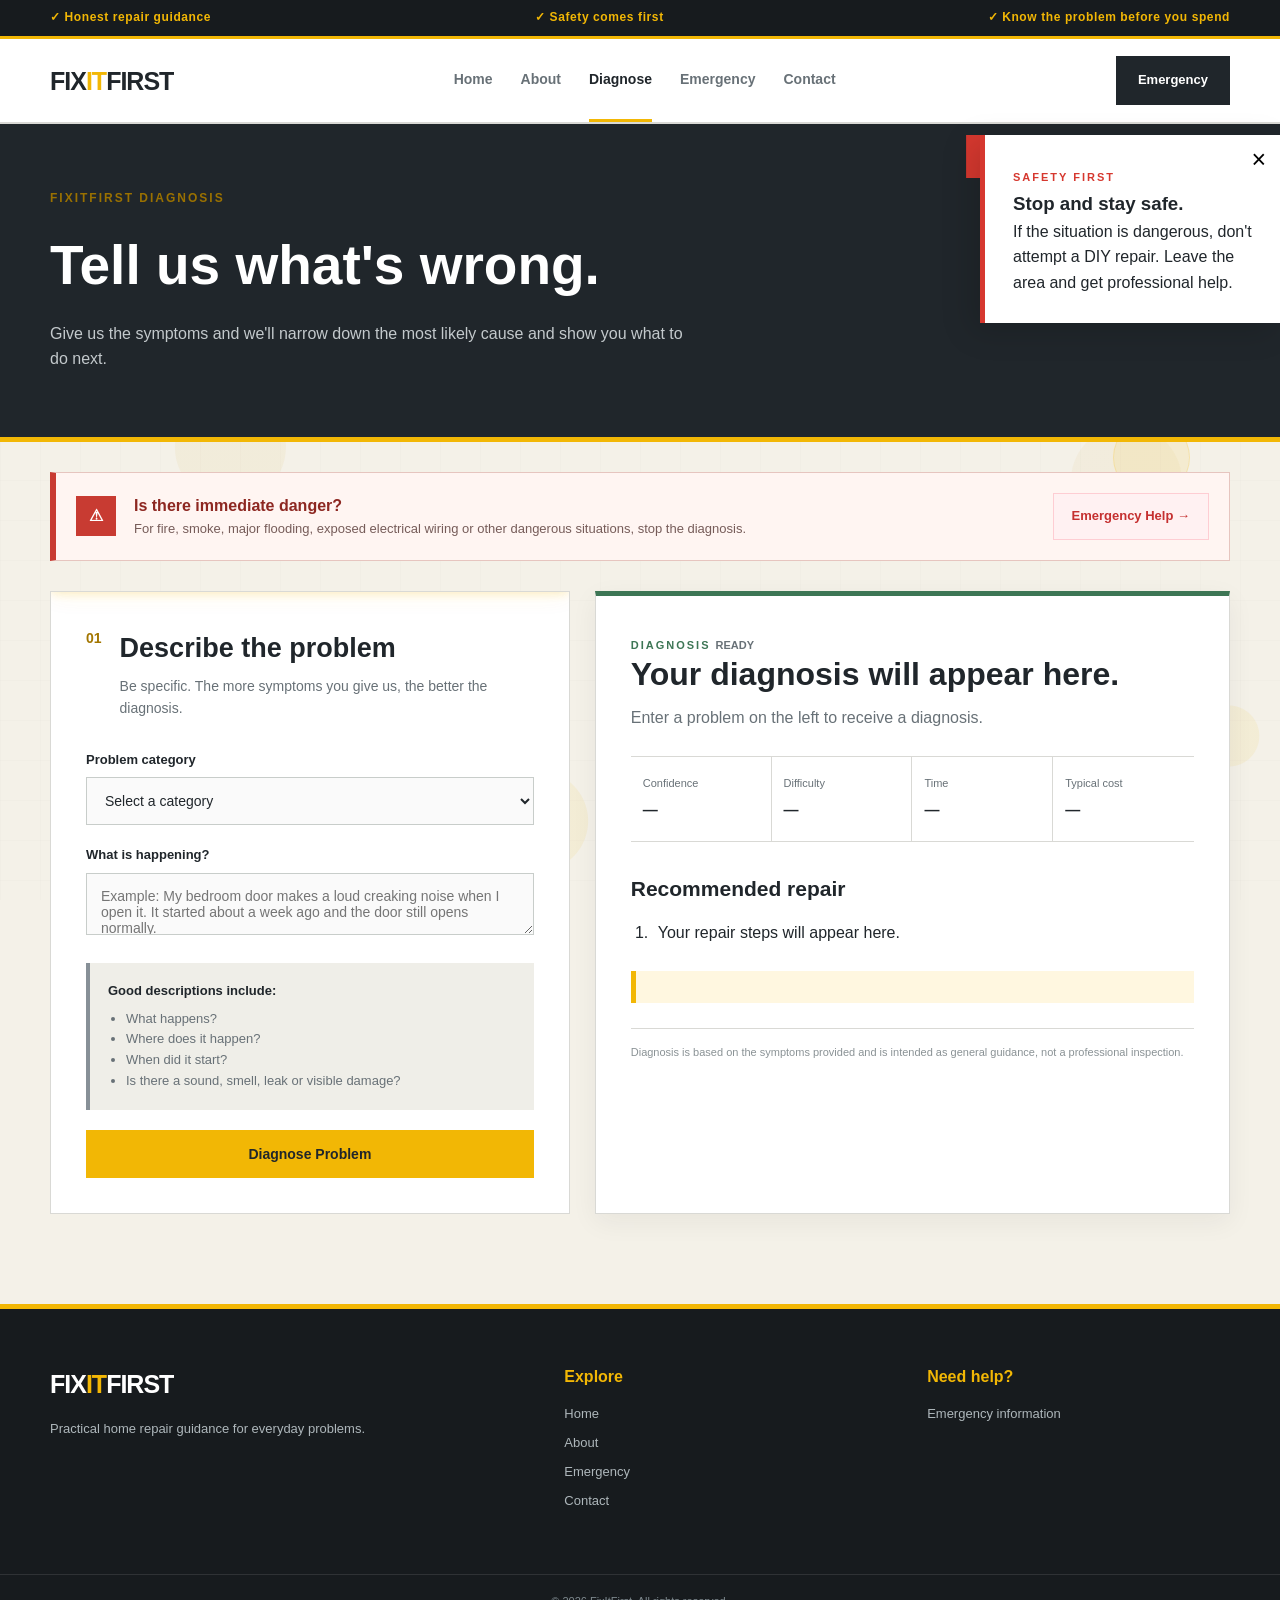
==== commit 24a1641b: "Update Diagnosis.html" ====
--- a/Diagnosis.html
+++ b/Diagnosis.html
@@ -427,4 +427,4 @@
 
 
 </body>
-</html>+</html>
--- a/style.css
+++ b/style.css
@@ -626,7 +626,7 @@
 ========================================================= */
 
 .diagnosis-header {
-    background: var(--navy);
+    background-color: var(--navy);
     color: white;
     padding: 65px 0;
     border-bottom: 5px solid var(--orange);
@@ -1214,121 +1214,6 @@
    MOVING WORKSHOP LINE
 ========================================================= */
 
-body::after {
-    content: "";
-
-    position: fixed;
-
-    left: 0;
-
-    top: 36px;
-
-    width: 100%;
-
-    height: 1px;
-
-    pointer-events: none;
-
-    z-index: 2;
-
-    opacity: .22;
-
-    background:
-        repeating-linear-gradient(
-            90deg,
-            transparent 0,
-            transparent 18px,
-            var(--orange) 18px,
-            var(--orange) 38px,
-            transparent 38px,
-            transparent 60px
-        );
-
-    animation: workshopLineMove 8s linear infinite;
-}
-
-@keyframes workshopLineMove {
-
-    from {
-        background-position: 0 0;
-    }
-
-    to {
-        background-position: 160px 0;
-    }
-}
-
-
-/* =========================================================
-   FULL PAGE RULER
-========================================================= */
-
-.hero::before {
-    content:
-        "100\A 90\A 80\A 70\A 60\A 50\A 40\A 30\A 20\A 10\A 0";
-
-    white-space: pre;
-
-    position: fixed;
-
-    left: 8px;
-    top: 0;
-
-    width: 35px;
-    height: 100vh;
-
-    color: #F4C542;
-
-    font-size: 9px;
-    font-weight: 700;
-
-    line-height: 9.09vh;
-    text-align: right;
-
-    padding-right: 8px;
-
-    background: none;
-
-    border-right: 3px solid #F4C542;
-
-    opacity: 1;
-
-    pointer-events: none;
-
-    z-index: 50;
-}
-
-
-/* Ruler measurement marks */
-
-.hero::after {
-    content: "";
-
-    position: fixed;
-
-    left: 43px;
-    top: 0;
-
-    width: 10px;
-    height: 100vh;
-
-    pointer-events: none;
-
-    z-index: 51;
-
-    background:
-        repeating-linear-gradient(
-            to bottom,
-            #F4C542,
-            #F4C542 2px,
-            transparent 2px,
-            transparent 9.09vh
-        );
-
-    opacity: 1;
-}
-
-
 /* =========================================================
    HOME PAGE RULER
 ========================================================= */
@@ -1339,7 +1224,7 @@
 
     white-space: pre;
 
-    position: fixed;
+    position: absolute;
 
     left: 8px;
     top: 0;
@@ -1373,7 +1258,7 @@
 .home-page .top-strip::after {
     content: "";
 
-    position: fixed;
+    position: absolute;
 
     left: 43px;
     top: 0;
@@ -2054,9 +1939,16 @@
 ========================================================= */
 
 .creator-section {
-    display: block !important;
-    visibility: visible !important;
-    opacity: 1 !important;
+    grid-column: 1 / -1;
+    width: 100%;
+    box-sizing: border-box;
+    margin-top: 30px;
+    padding-top: 25px;
+    border-top: 2px solid var(--border-color, #ddd);
+}
+
+.creator-section p {
+    margin: 6px 0;
 }
 
 .creator-section h4 {
@@ -3367,5 +3259,247 @@
     opacity: 1;
     transform: translateY(0);
 }
-
-
+/* ================================
+   LEGO BLUEPRINT DECORATIONS
+   ================================ */
+
+.blueprint-decor {
+    position: absolute;
+    z-index: 0;
+    pointer-events: none;
+    opacity: 0.75;
+}
+
+/* Keep the LEGO behind the content */
+.page-banner .container,
+.process-section .container {
+    position: relative;
+    z-index: 2;
+}
+
+
+/* Individual LEGO blocks */
+.lego-block {
+    position: absolute;
+    display: block;
+
+    width: 55px;
+    height: 28px;
+
+    background: #e6392f;
+
+    border-radius: 4px;
+
+    box-shadow:
+        inset 0 -4px 0 rgba(0, 0, 0, 0.12),
+        0 4px 8px rgba(0, 0, 0, 0.12);
+}
+
+
+/* LEGO studs */
+.lego-block::before,
+.lego-block::after {
+    content: "";
+    position: absolute;
+
+    width: 13px;
+    height: 13px;
+
+    top: -7px;
+
+    background: #e6392f;
+
+    border-radius: 50%;
+
+    box-shadow:
+        inset 0 2px 2px rgba(255, 255, 255, 0.2);
+}
+
+.lego-block::before {
+    left: 9px;
+}
+
+.lego-block::after {
+    right: 9px;
+}
+
+
+/* ================================
+   BANNER LEFT LEGO
+   ================================ */
+
+.blueprint-banner-left {
+    left: 3%;
+    top: 50%;
+    width: 100px;
+    height: 130px;
+    transform: rotate(-12deg);
+}
+
+.blueprint-banner-left .lb1 {
+    left: 0;
+    top: 0;
+}
+
+.blueprint-banner-left .lb2 {
+    left: 25px;
+    top: 35px;
+    transform: rotate(8deg);
+}
+
+.blueprint-banner-left .lb3 {
+    left: -5px;
+    top: 70px;
+    transform: rotate(-5deg);
+}
+
+.blueprint-banner-left .lb4 {
+    left: 30px;
+    top: 105px;
+    transform: rotate(10deg);
+}
+
+
+/* ================================
+   BANNER RIGHT LEGO
+   ================================ */
+
+.blueprint-banner-right {
+    right: 3%;
+    top: 30%;
+    width: 120px;
+    height: 170px;
+    transform: rotate(15deg);
+}
+
+.blueprint-banner-right .lb1 {
+    right: 0;
+    top: 0;
+}
+
+.blueprint-banner-right .lb2 {
+    right: 30px;
+    top: 35px;
+    transform: rotate(-8deg);
+}
+
+.blueprint-banner-right .lb3 {
+    right: -5px;
+    top: 70px;
+    transform: rotate(5deg);
+}
+
+.blueprint-banner-right .lb4 {
+    right: 35px;
+    top: 105px;
+    transform: rotate(-10deg);
+}
+
+.blueprint-banner-right .lb5 {
+    right: 0;
+    top: 140px;
+    transform: rotate(7deg);
+}
+
+
+/* ================================
+   PROCESS LEFT LEGO
+   ================================ */
+
+.blueprint-process-left {
+    left: 2%;
+    top: 20%;
+    width: 110px;
+    height: 150px;
+    transform: rotate(-10deg);
+}
+
+.blueprint-process-left .lb1 {
+    left: 0;
+    top: 0;
+}
+
+.blueprint-process-left .lb2 {
+    left: 30px;
+    top: 38px;
+    transform: rotate(8deg);
+}
+
+.blueprint-process-left .lb3 {
+    left: -5px;
+    top: 76px;
+    transform: rotate(-5deg);
+}
+
+.blueprint-process-left .lb4 {
+    left: 35px;
+    top: 114px;
+    transform: rotate(10deg);
+}
+
+
+/* ================================
+   PROCESS RIGHT LEGO
+   ================================ */
+
+.blueprint-process-right {
+    right: 2%;
+    top: 25%;
+    width: 120px;
+    height: 180px;
+    transform: rotate(12deg);
+}
+
+.blueprint-process-right .lb1 {
+    right: 0;
+    top: 0;
+}
+
+.blueprint-process-right .lb2 {
+    right: 35px;
+    top: 38px;
+    transform: rotate(-8deg);
+}
+
+.blueprint-process-right .lb3 {
+    right: -5px;
+    top: 76px;
+    transform: rotate(5deg);
+}
+
+.blueprint-process-right .lb4 {
+    right: 35px;
+    top: 114px;
+    transform: rotate(-10deg);
+}
+
+.blueprint-process-right .lb5 {
+    right: 0;
+    top: 152px;
+    transform: rotate(7deg);
+}
+
+
+/* ================================
+   MOBILE
+   ================================ */
+
+@media (max-width: 768px) {
+
+    .blueprint-banner-left,
+    .blueprint-process-left {
+        left: -35px;
+        transform: scale(0.7) rotate(-10deg);
+        opacity: 0.45;
+    }
+
+    .blueprint-banner-right,
+    .blueprint-process-right {
+        right: -40px;
+        transform: scale(0.7) rotate(12deg);
+        opacity: 0.45;
+    }
+
+}
+
+
